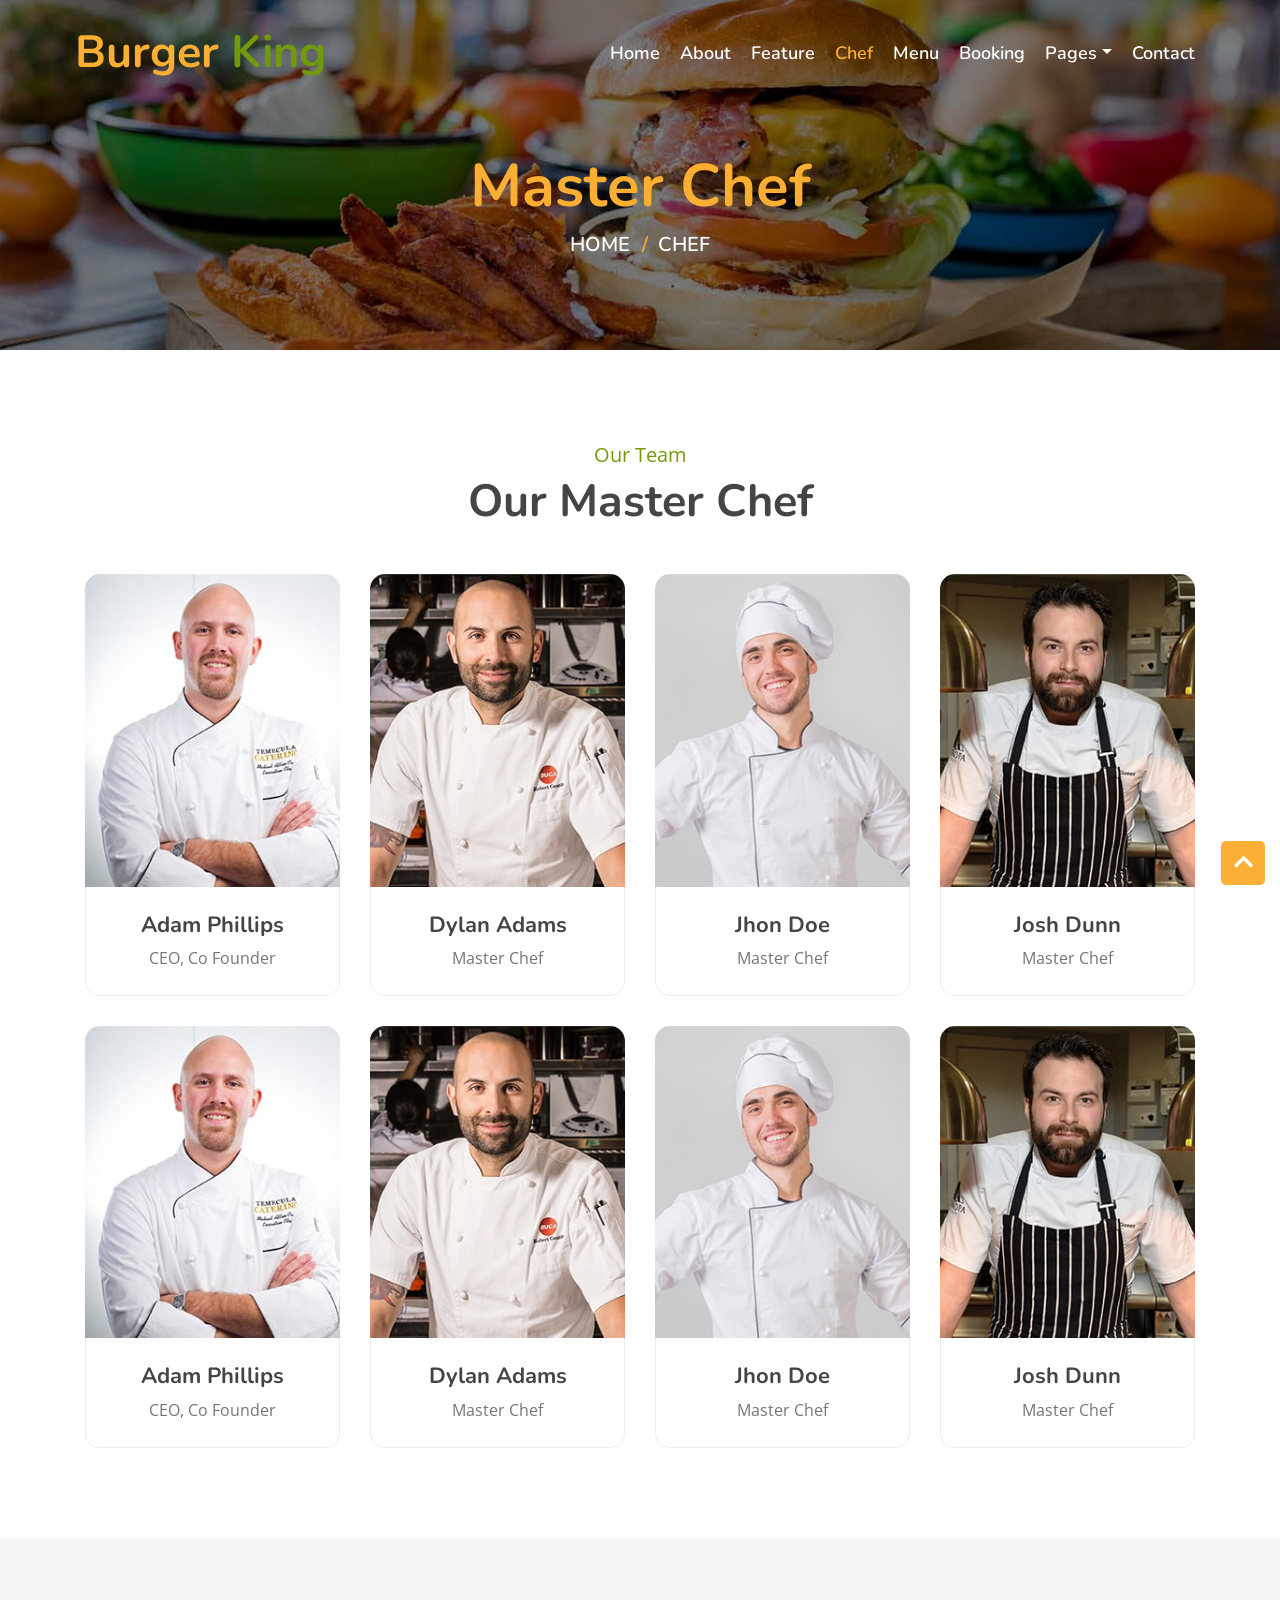
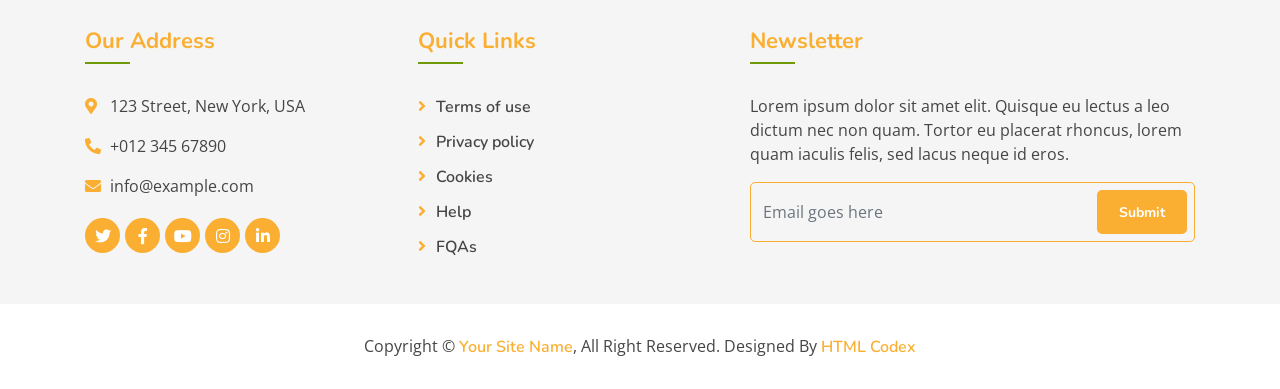
==== 1thwebt2k4/userpage/team.html @ 0e12e79e "first commit" ====
<!DOCTYPE html>
<html lang="en">
    <head>
        <meta charset="utf-8">
        <title>Burger King - Food Website Template</title>
        <meta content="width=device-width, initial-scale=1.0" name="viewport">
        <meta content="Free Website Template" name="keywords">
        <meta content="Free Website Template" name="description">

        <!-- Favicon -->
        <link href="img/favicon.ico" rel="icon">

        <!-- Google Font -->
        <link href="https://fonts.googleapis.com/css?family=Open+Sans:300,400|Nunito:600,700" rel="stylesheet"> 
        
        <!-- CSS Libraries -->
        <link href="https://stackpath.bootstrapcdn.com/bootstrap/4.4.1/css/bootstrap.min.css" rel="stylesheet">
        <link href="https://cdnjs.cloudflare.com/ajax/libs/font-awesome/5.10.0/css/all.min.css" rel="stylesheet">
        <link href="lib/animate/animate.min.css" rel="stylesheet">
        <link href="lib/owlcarousel/assets/owl.carousel.min.css" rel="stylesheet">
        <link href="lib/flaticon/font/flaticon.css" rel="stylesheet">
        <link href="lib/tempusdominus/css/tempusdominus-bootstrap-4.min.css" rel="stylesheet" />

        <!-- Template Stylesheet -->
        <link href="css/style.css" rel="stylesheet">
    </head>

    <body>
        <!-- Nav Bar Start -->
        <div class="navbar navbar-expand-lg bg-light navbar-light">
            <div class="container-fluid">
                <a href="index.html" class="navbar-brand">Burger <span>King</span></a>
                <button type="button" class="navbar-toggler" data-toggle="collapse" data-target="#navbarCollapse">
                    <span class="navbar-toggler-icon"></span>
                </button>

                <div class="collapse navbar-collapse justify-content-between" id="navbarCollapse">
                    <div class="navbar-nav ml-auto">
                        <a href="index.html" class="nav-item nav-link">Home</a>
                        <a href="about.html" class="nav-item nav-link">About</a>
                        <a href="feature.html" class="nav-item nav-link">Feature</a>
                        <a href="team.html" class="nav-item nav-link active">Chef</a>
                        <a href="menu.html" class="nav-item nav-link">Menu</a>
                        <a href="booking.html" class="nav-item nav-link">Booking</a>
                        <div class="nav-item dropdown">
                            <a href="#" class="nav-link dropdown-toggle" data-toggle="dropdown">Pages</a>
                            <div class="dropdown-menu">
                                <a href="blog.html" class="dropdown-item">Blog Grid</a>
                                <a href="single.html" class="dropdown-item">Blog Detail</a>
                            </div>
                        </div>
                        <a href="contact.html" class="nav-item nav-link">Contact</a>
                    </div>
                </div>
            </div>
        </div>
        <!-- Nav Bar End -->
        
        
        <!-- Page Header Start -->
        <div class="page-header">
            <div class="container">
                <div class="row">
                    <div class="col-12">
                        <h2>Master Chef</h2>
                    </div>
                    <div class="col-12">
                        <a href="">Home</a>
                        <a href="">Chef</a>
                    </div>
                </div>
            </div>
        </div>
        <!-- Page Header End -->
        

        <!-- Team Start -->
        <div class="team">
            <div class="container">
                <div class="section-header text-center">
                    <p>Our Team</p>
                    <h2>Our Master Chef</h2>
                </div>
                <div class="row">
                    <div class="col-lg-3 col-md-6">
                        <div class="team-item">
                            <div class="team-img">
                                <img src="img/team-1.jpg" alt="Image">
                                <div class="team-social">
                                    <a href=""><i class="fab fa-twitter"></i></a>
                                    <a href=""><i class="fab fa-facebook-f"></i></a>
                                    <a href=""><i class="fab fa-linkedin-in"></i></a>
                                    <a href=""><i class="fab fa-instagram"></i></a>
                                </div>
                            </div>
                            <div class="team-text">
                                <h2>Adam Phillips</h2>
                                <p>CEO, Co Founder</p>
                            </div>
                        </div>
                    </div>
                    <div class="col-lg-3 col-md-6">
                        <div class="team-item">
                            <div class="team-img">
                                <img src="img/team-2.jpg" alt="Image">
                                <div class="team-social">
                                    <a href=""><i class="fab fa-twitter"></i></a>
                                    <a href=""><i class="fab fa-facebook-f"></i></a>
                                    <a href=""><i class="fab fa-linkedin-in"></i></a>
                                    <a href=""><i class="fab fa-instagram"></i></a>
                                </div>
                            </div>
                            <div class="team-text">
                                <h2>Dylan Adams</h2>
                                <p>Master Chef</p>
                            </div>
                        </div>
                    </div>
                    <div class="col-lg-3 col-md-6">
                        <div class="team-item">
                            <div class="team-img">
                                <img src="img/team-3.jpg" alt="Image">
                                <div class="team-social">
                                    <a href=""><i class="fab fa-twitter"></i></a>
                                    <a href=""><i class="fab fa-facebook-f"></i></a>
                                    <a href=""><i class="fab fa-linkedin-in"></i></a>
                                    <a href=""><i class="fab fa-instagram"></i></a>
                                </div>
                            </div>
                            <div class="team-text">
                                <h2>Jhon Doe</h2>
                                <p>Master Chef</p>
                            </div>
                        </div>
                    </div>
                    <div class="col-lg-3 col-md-6">
                        <div class="team-item">
                            <div class="team-img">
                                <img src="img/team-4.jpg" alt="Image">
                                <div class="team-social">
                                    <a href=""><i class="fab fa-twitter"></i></a>
                                    <a href=""><i class="fab fa-facebook-f"></i></a>
                                    <a href=""><i class="fab fa-linkedin-in"></i></a>
                                    <a href=""><i class="fab fa-instagram"></i></a>
                                </div>
                            </div>
                            <div class="team-text">
                                <h2>Josh Dunn</h2>
                                <p>Master Chef</p>
                            </div>
                        </div>
                    </div>
                    <div class="col-lg-3 col-md-6">
                        <div class="team-item">
                            <div class="team-img">
                                <img src="img/team-1.jpg" alt="Image">
                                <div class="team-social">
                                    <a href=""><i class="fab fa-twitter"></i></a>
                                    <a href=""><i class="fab fa-facebook-f"></i></a>
                                    <a href=""><i class="fab fa-linkedin-in"></i></a>
                                    <a href=""><i class="fab fa-instagram"></i></a>
                                </div>
                            </div>
                            <div class="team-text">
                                <h2>Adam Phillips</h2>
                                <p>CEO, Co Founder</p>
                            </div>
                        </div>
                    </div>
                    <div class="col-lg-3 col-md-6">
                        <div class="team-item">
                            <div class="team-img">
                                <img src="img/team-2.jpg" alt="Image">
                                <div class="team-social">
                                    <a href=""><i class="fab fa-twitter"></i></a>
                                    <a href=""><i class="fab fa-facebook-f"></i></a>
                                    <a href=""><i class="fab fa-linkedin-in"></i></a>
                                    <a href=""><i class="fab fa-instagram"></i></a>
                                </div>
                            </div>
                            <div class="team-text">
                                <h2>Dylan Adams</h2>
                                <p>Master Chef</p>
                            </div>
                        </div>
                    </div>
                    <div class="col-lg-3 col-md-6">
                        <div class="team-item">
                            <div class="team-img">
                                <img src="img/team-3.jpg" alt="Image">
                                <div class="team-social">
                                    <a href=""><i class="fab fa-twitter"></i></a>
                                    <a href=""><i class="fab fa-facebook-f"></i></a>
                                    <a href=""><i class="fab fa-linkedin-in"></i></a>
                                    <a href=""><i class="fab fa-instagram"></i></a>
                                </div>
                            </div>
                            <div class="team-text">
                                <h2>Jhon Doe</h2>
                                <p>Master Chef</p>
                            </div>
                        </div>
                    </div>
                    <div class="col-lg-3 col-md-6">
                        <div class="team-item">
                            <div class="team-img">
                                <img src="img/team-4.jpg" alt="Image">
                                <div class="team-social">
                                    <a href=""><i class="fab fa-twitter"></i></a>
                                    <a href=""><i class="fab fa-facebook-f"></i></a>
                                    <a href=""><i class="fab fa-linkedin-in"></i></a>
                                    <a href=""><i class="fab fa-instagram"></i></a>
                                </div>
                            </div>
                            <div class="team-text">
                                <h2>Josh Dunn</h2>
                                <p>Master Chef</p>
                            </div>
                        </div>
                    </div>
                </div>
            </div>
        </div>
        <!-- Team End -->


        <!-- Footer Start -->
        <div class="footer">
            <div class="container">
                <div class="row">
                    <div class="col-lg-7">
                        <div class="row">
                            <div class="col-md-6">
                                <div class="footer-contact">
                                    <h2>Our Address</h2>
                                    <p><i class="fa fa-map-marker-alt"></i>123 Street, New York, USA</p>
                                    <p><i class="fa fa-phone-alt"></i>+012 345 67890</p>
                                    <p><i class="fa fa-envelope"></i>info@example.com</p>
                                    <div class="footer-social">
                                        <a href=""><i class="fab fa-twitter"></i></a>
                                        <a href=""><i class="fab fa-facebook-f"></i></a>
                                        <a href=""><i class="fab fa-youtube"></i></a>
                                        <a href=""><i class="fab fa-instagram"></i></a>
                                        <a href=""><i class="fab fa-linkedin-in"></i></a>
                                    </div>
                                </div>
                            </div>
                            <div class="col-md-6">
                                <div class="footer-link">
                                    <h2>Quick Links</h2>
                                    <a href="">Terms of use</a>
                                    <a href="">Privacy policy</a>
                                    <a href="">Cookies</a>
                                    <a href="">Help</a>
                                    <a href="">FQAs</a>
                                </div>
                            </div>
                        </div>
                    </div>
                    <div class="col-lg-5">
                        <div class="footer-newsletter">
                            <h2>Newsletter</h2>
                            <p>
                                Lorem ipsum dolor sit amet elit. Quisque eu lectus a leo dictum nec non quam. Tortor eu placerat rhoncus, lorem quam iaculis felis, sed lacus neque id eros.
                            </p>
                            <div class="form">
                                <input class="form-control" placeholder="Email goes here">
                                <button class="btn custom-btn">Submit</button>
                            </div>
                        </div>
                    </div>
                </div>
            </div>
            <div class="copyright">
                <div class="container">
                    <p>Copyright &copy; <a href="#">Your Site Name</a>, All Right Reserved.</p>
                    <p>Designed By <a href="https://htmlcodex.com">HTML Codex</a></p>
                </div>
            </div>
        </div>
        <!-- Footer End -->

        <a href="#" class="back-to-top"><i class="fa fa-chevron-up"></i></a>

        <!-- JavaScript Libraries -->
        <script src="https://code.jquery.com/jquery-3.4.1.min.js"></script>
        <script src="https://stackpath.bootstrapcdn.com/bootstrap/4.4.1/js/bootstrap.bundle.min.js"></script>
        <script src="lib/easing/easing.min.js"></script>
        <script src="lib/owlcarousel/owl.carousel.min.js"></script>
        <script src="lib/tempusdominus/js/moment.min.js"></script>
        <script src="lib/tempusdominus/js/moment-timezone.min.js"></script>
        <script src="lib/tempusdominus/js/tempusdominus-bootstrap-4.min.js"></script>
        
        <!-- Contact Javascript File -->
        <script src="mail/jqBootstrapValidation.min.js"></script>
        <script src="mail/contact.js"></script>

        <!-- Template Javascript -->
        <script src="js/main.js"></script>
    </body>
</html>
---- 1thwebt2k4/userpage/lib/flaticon/font/flaticon.css ----
/*
  	Flaticon icon font: Flaticon
  	Creation date: 19/09/2020 16:59
  	*/

@font-face {
  font-family: "Flaticon";
  src: url("./Flaticon.eot");
  src: url("./Flaticon.eot?#iefix") format("embedded-opentype"),
       url("./Flaticon.woff2") format("woff2"),
       url("./Flaticon.woff") format("woff"),
       url("./Flaticon.ttf") format("truetype"),
       url("./Flaticon.svg#Flaticon") format("svg");
  font-weight: normal;
  font-style: normal;
}

@media screen and (-webkit-min-device-pixel-ratio:0) {
  @font-face {
    font-family: "Flaticon";
    src: url("./Flaticon.svg#Flaticon") format("svg");
  }
}

[class^="flaticon-"]:before, [class*=" flaticon-"]:before,
[class^="flaticon-"]:after, [class*=" flaticon-"]:after {   
  font-family: Flaticon;
        font-size: 20px;
font-style: normal;
margin-left: 20px;
}

.flaticon-burger:before { content: "\f100"; }
.flaticon-fast-food:before { content: "\f101"; }
.flaticon-snack:before { content: "\f102"; }
.flaticon-cocktail:before { content: "\f103"; }
.flaticon-vegetable:before { content: "\f104"; }
.flaticon-meat:before { content: "\f105"; }
.flaticon-medal:before { content: "\f106"; }
.flaticon-fruits-and-vegetables:before { content: "\f107"; }
.flaticon-cooking:before { content: "\f108"; }
.flaticon-courier:before { content: "\f109"; }
---- 1thwebt2k4/userpage/css/style.css ----
/*******************************/
/********* General CSS *********/
/*******************************/
body {
    color: #757575;
    background: #ffffff;
    font-family: 'open sans', sans-serif;
}

h1,
h2, 
h3, 
h4,
h5, 
h6 {
    color: #454545;
    font-family: 'Nunito', sans-serif;
}

a {
    font-family: 'Nunito', sans-serif;
    font-weight: 600;
    color: #fbaf32;
    transition: .3s;
}

a:hover,
a:active,
a:focus {
    color: #719a0a;
    outline: none;
    text-decoration: none;
}

.btn.custom-btn {
    padding: 12px 25px;
    font-family: 'Nunito', sans-serif;
    font-size: 16px;
    font-weight: 600;
    color: #ffffff;
    background: #fbaf32;
    border: 2px solid #fbaf32;
    border-radius: 5px;
    transition: .5s;
}

.btn.custom-btn:hover {
    color: #fbaf32;
    background: transparent;
}

.btn.custom-btn:focus,
.form-control:focus,
.custom-select:focus {
    box-shadow: none;
}

.container-fluid {
    max-width: 1366px;
}

.back-to-top {
    position: fixed;
    display: none;
    background: #fbaf32;
    width: 44px;
    height: 44px;
    text-align: center;
    line-height: 1;
    font-size: 22px;
    right: 15px;
    bottom: 15px;
    border-radius: 5px;
    transition: background 0.5s;
    z-index: 9;
}

.back-to-top i {
    color: #ffffff;
    padding-top: 10px;
}

.back-to-top:hover {
    background: #719a0a;
}

[class^="flaticon-"]:before, [class*=" flaticon-"]:before,
[class^="flaticon-"]:after, [class*=" flaticon-"]:after {   
    font-size: inherit;
    margin-left: 0;
}


/**********************************/
/*********** Nav Bar CSS **********/
/**********************************/
.navbar {
    position: relative;
    transition: .5s;
    z-index: 999;
}

.navbar.nav-sticky {
    position: fixed;
    top: 0;
    width: 100%;
    box-shadow: 0 2px 5px rgba(0, 0, 0, .3);
}

.navbar .navbar-brand {
    margin: 0;
    color: #fbaf32;
    font-size: 45px;
    line-height: 0px;
    font-weight: 700;
    font-family: 'Nunito', sans-serif;
    transition: .5s;
    
}

.navbar .navbar-brand span {
    color: #719a0a;
}

.navbar .navbar-brand:hover {
    color: #fbaf32;
}

.navbar .navbar-brand:hover span {
    color: #fbaf32;
}

.navbar .navbar-brand img {
    max-width: 100%;
    max-height: 40px;
}

.navbar .dropdown-menu {
    margin-top: 0;
    border: 0;
    border-radius: 0;
    background: #f8f9fa;
}

@media (min-width: 992px) {
    .navbar {
        position: absolute;
        width: 100%;
        padding: 30px 60px;
        background: transparent !important;
        z-index: 9;
    }
    
    .navbar.nav-sticky {
        padding: 10px 60px;
        background: #ffffff !important;
    }
    
    .navbar .navbar-brand {
        color: #fbaf32;
    }
    
    .navbar.nav-sticky .navbar-brand {
        color: #fbaf32;
    }

    .navbar-light .navbar-nav .nav-link,
    .navbar-light .navbar-nav .nav-link:focus {
        padding: 10px 10px 8px 10px;
        font-family: 'Nunito', sans-serif;
        color: #ffffff;
        font-size: 18px;
        font-weight: 600;
    }
    
    .navbar-light.nav-sticky .navbar-nav .nav-link,
    .navbar-light.nav-sticky .navbar-nav .nav-link:focus {
        color: #666666;
    }

    .navbar-light .navbar-nav .nav-link:hover,
    .navbar-light .navbar-nav .nav-link.active {
        color: #fbaf32;
    }
    
    .navbar-light.nav-sticky .navbar-nav .nav-link:hover,
    .navbar-light.nav-sticky .navbar-nav .nav-link.active {
        color: #fbaf32;
    }
}

@media (max-width: 991.98px) {   
    .navbar {
        padding: 15px;
        background: #ffffff !important;
    }
    
    .navbar .navbar-brand {
        color: #fbaf32;
    }
    
    .navbar .navbar-nav {
        margin-top: 15px;
    }
    
    .navbar a.nav-link {
        padding: 5px;
    }
    
    .navbar .dropdown-menu {
        box-shadow: none;
    }
}


/*******************************/
/********** Hero CSS ***********/
/*******************************/
.carousel {
    position: relative;
    width: 100%;
    height: 100vh;
    min-height: 400px;
    background: #ffffff;
}

.carousel .container-fluid {
    padding: 0;
}

.carousel .carousel-item {
    position: relative;
    width: 100%;
    height: 100vh;
    display: flex;
    align-items: center;
    justify-content: center;
    flex-direction: column;
}

.carousel .carousel-img {
    position: relative;
    width: 100%;
    height: 100%;
    text-align: right;
    overflow: hidden;
}

.carousel .carousel-img::after {
    position: absolute;
    content: "";
    top: 0;
    right: 0;
    bottom: 0;
    left: 0;
    background: rgba(0, 0, 0, 0.6);
    z-index: 1;
}

.carousel .carousel-img img {
    width: 100%;
    height: 100%;
    object-fit: cover;
}

.carousel .carousel-text {
    position: absolute;
    max-width: 700px;
    height: calc(100vh - 35px);
    display: flex;
    align-items: center;
    justify-content: center;
    flex-direction: column;
    z-index: 2;
}

.carousel .carousel-text h1 {
    text-align: center;
    color: #ffffff;
    font-size: 60px;
    font-weight: 700;
    margin-bottom: 30px;
}

.carousel .carousel-text h1 span {
    color: #fbaf32;
}

.carousel .carousel-text p {
    color: #ffffff;
    text-align: center;
    font-size: 20px;
    margin-bottom: 35px;
}

.carousel .carousel-btn .btn:last-child {
    margin-left: 10px;
    background: #719a0a;
    border-color: #719a0a;
}

.carousel .carousel-btn .btn:last-child:hover {
    color: #719a0a;
    background: transparent;
}

.carousel .animated {
    -webkit-animation-duration: 1s;
    animation-duration: 1s;
}

@media (max-width: 991.98px) {
    .carousel,
    .carousel .carousel-item,
    .carousel .carousel-text {
        height: calc(100vh - 105px);
    }
    
    .carousel .carousel-text h1 {
        font-size: 35px;
    }
    
    .carousel .carousel-text p {
        font-size: 16px;
    }
    
    .carousel .carousel-text .btn {
        padding: 12px 30px;
        font-size: 15px;
        letter-spacing: 0;
    }
}

@media (max-width: 767.98px) {
    .carousel,
    .carousel .carousel-item,
    .carousel .carousel-text {
        height: calc(100vh - 70px);
    }
    
    .carousel .carousel-text h1 {
        font-size: 30px;
    }
    
    .carousel .carousel-text .btn {
        padding: 10px 25px;
        font-size: 15px;
        letter-spacing: 0;
    }
}

@media (max-width: 575.98px) {
    .carousel .carousel-text h1 {
        font-size: 25px;
    }
    
    .carousel .carousel-text .btn {
        padding: 8px 20px;
        font-size: 14px;
        letter-spacing: 0;
    }
}


/*******************************/
/******* Page Header CSS *******/
/*******************************/
.page-header {
    position: relative;
    margin-bottom: 45px;
    padding: 150px 0 90px 0;
    text-align: center;
    background: linear-gradient(rgba(0, 0, 0, .5), rgba(0, 0, 0, .5)), url(../img/page-header.jpg);
    background-position: center;
    background-repeat: no-repeat;
    background-size: cover;
}

.page-header h2 {
    position: relative;
    color: #fbaf32;
    font-size: 60px;
    font-weight: 700;
}

.page-header a {
    position: relative;
    padding: 0 12px;
    font-size: 20px;
    text-transform: uppercase;
    color: #ffffff;
}

.page-header a:hover {
    color: #ffffff;
}

.page-header a::after {
    position: absolute;
    content: "/";
    width: 8px;
    height: 8px;
    top: -1px;
    right: -7px;
    text-align: center;
    color: #fbaf32;
}

.page-header a:last-child::after {
    display: none;
}

@media (max-width: 767.98px) {
    .page-header h2 {
        font-size: 35px;
    }
    
    .page-header a {
        font-size: 18px;
    }
}


/*******************************/
/******* Section Header ********/
/*******************************/
.section-header {
    position: relative;
    margin-bottom: 45px;
}

.section-header p {
    color: #719a0a;
    margin-bottom: 5px;
    position: relative;
    font-size: 20px;
}

.section-header h2 {
    margin: 0;
    position: relative;
    font-size: 45px;
    font-weight: 700;
}

@media (max-width: 991.98px) {
    .section-header h2 {
        font-size: 40px;
        font-weight: 600;
    }
}

@media (max-width: 767.98px) {
    .section-header h2 {
        font-size: 35px;
        font-weight: 600;
    }
}

@media (max-width: 575.98px) {
    .section-header h2 {
        font-size: 30px;
        font-weight: 600;
    }
}


/*******************************/
/********* Booking CSS *********/
/*******************************/
.booking {
    position: relative;
    width: 100%;
    margin-bottom: 45px;
    background: rgba(0, 0, 0, .04);
}

.booking .booking-content {
    padding: 45px 0 15px 0;
}

.booking .booking-content .section-header {
    margin-bottom: 30px;
}

.booking .booking-form {
    padding: 60px 30px;
    background: #fbaf32;
}

.booking .booking-form .control-group {
    margin-bottom: 15px;
}

.booking .booking-form .input-group-text {
    position: absolute;
    padding: 0;
    border: none;
    background: none;
    top: 15px;
    right: 15px;
    color: #ffffff;
    font-size: 14px;
}

.booking .booking-form .form-control {
    height: 45px;
    font-size: 14px;
    color: #ffffff;
    padding: 0 15px;
    border-radius: 5px !important;
    border: 1px solid #ffffff;
    background: transparent;
}

.booking .booking-form select.form-control {
    padding: 0 10px;
}

.booking .booking-form .form-control::placeholder {
    color: #ffffff;
    opacity: 1;
}

.booking .booking-form .form-control:-ms-input-placeholder,
.booking .booking-form .form-control::-ms-input-placeholder {
    color: #ffffff;
}

.booking .booking-form .input-group [data-toggle="datetimepicker"] {
    cursor: default;
}

.booking .booking-form .btn.custom-btn {
    width: 100%;
    color: #fbaf32;
    background: #ffffff;
    border: 1px solid #ffffff;
}

.booking .booking-form .btn.custom-btn:hover {
    color: #ffffff;
    background: transparent;
}


/*******************************/
/********** Menu CSS ***********/
/*******************************/
.food {
    position: relative;
    width: 100%;
    padding: 90px 0 60px 0;
    margin: 45px 0;
    background: rgba(0, 0, 0, .04);
}

.food .food-item {
    position: relative;
    width: 100%;
    margin-bottom: 30px;
    padding: 50px 30px 30px;
    text-align: center;
    background: #ffffff;
    border-radius: 15px;
    box-shadow: 0 0 30px rgba(0, 0, 0, .08);
    transition: .3s;
}

.food .food-item:hover {
    box-shadow: none;
}

.food .food-item i {
    position: relative;
    display: inline-block;
    color: #fbaf32;
    font-size: 60px;
    line-height: 60px;
    margin-bottom: 20px;
    transition: .3s;
}

.food .food-item:hover i {
    color: #719a0a;
}

.food .food-item i::after {
    position: absolute;
    content: "";
    width: calc(100% + 20px);
    height: calc(100% + 20px);
    top: -20px;
    left: -15px;
    border: 3px dotted #fbaf32;
    border-right: transparent;
    border-bottom: transparent;
    border-radius: 100px;
    transition: .3s;
}

.food .food-item:hover i::after {
    border: 3px dotted #719a0a;
    border-right: transparent;
    border-bottom: transparent;
}

.food .food-item h2 {
    font-size: 30px;
    font-weight: 700;
}

.food .food-item a {
    position: relative;
    font-size: 16px;
}

.food .food-item a::after {
    position: absolute;
    content: "";
    width: 50px;
    height: 1px;
    bottom: 0;
    left: calc(50% - 25px);
    background: #fbaf32;
    transition: .3s;
}

.food .food-item a:hover::after {
    width: 100%;
    left: 0;
    background: #719a0a;
}



/*******************************/
/********** About CSS **********/
/*******************************/
.about {
    position: relative;
    width: 100%;
    padding: 45px 0;
}

.about .section-header {
    margin-bottom: 30px;
    margin-left: 0;
}

.about .about-img {
    position: relative;
}

.about .about-img img {
    position: relative;
    width: 100%;
    border-radius: 15px;
}

.about .btn-play {
    position: absolute;
    z-index: 1;
    top: 50%;
    left: 50%;
    transform: translateX(-50%) translateY(-50%);
    box-sizing: content-box;
    display: block;
    width: 32px;
    height: 44px;
    border-radius: 50%;
    border: none;
    outline: none;
    padding: 18px 20px 18px 28px;
}

.about .btn-play:before {
    content: "";
    position: absolute;
    z-index: 0;
    left: 50%;
    top: 50%;
    transform: translateX(-50%) translateY(-50%);
    display: block;
    width: 100px;
    height: 100px;
    background: #fbaf32;
    border-radius: 50%;
    animation: pulse-border 1500ms ease-out infinite;
}

.about .btn-play:after {
    content: "";
    position: absolute;
    z-index: 1;
    left: 50%;
    top: 50%;
    transform: translateX(-50%) translateY(-50%);
    display: block;
    width: 100px;
    height: 100px;
    background: #fbaf32;
    border-radius: 50%;
    transition: all 200ms;
}

.about .btn-play img {
    position: relative;
    z-index: 3;
    max-width: 100%;
    width: auto;
    height: auto;
}

.about .btn-play span {
    display: block;
    position: relative;
    z-index: 3;
    width: 0;
    height: 0;
    border-left: 32px solid #ffffff;
    border-top: 22px solid transparent;
    border-bottom: 22px solid transparent;
}

@keyframes pulse-border {
  0% {
    transform: translateX(-50%) translateY(-50%) translateZ(0) scale(1);
    opacity: 1;
  }
  100% {
    transform: translateX(-50%) translateY(-50%) translateZ(0) scale(1.5);
    opacity: 0;
  }
}

#videoModal {
    padding-left: 17px;
}

#videoModal .modal-dialog {
    position: relative;
    max-width: 800px;
    margin: 60px auto 0 auto;
}

#videoModal .modal-body {
    position: relative;
    padding: 0px;
}

#videoModal .close {
    position: absolute;
    width: 30px;
    height: 30px;
    right: 0px;
    top: -30px;
    z-index: 999;
    font-size: 30px;
    font-weight: normal;
    color: #ffffff;
    background: #000000;
    opacity: 1;
}

.about .about-content {
    position: relative;
}

.about .about-text p {
    font-size: 16px;
}

.about .about-text a.btn {
    position: relative;
    margin-top: 15px;
}

@media (max-width: 991.98px) {
    .about .about-img {
        margin-bottom: 30px;
    }
}


/*******************************/
/********* Feature CSS *********/
/*******************************/
.feature {
    position: relative;
    width: 100%;
    padding: 45px 0 0 0;
}

.feature .section-header {
    margin-bottom: 30px;
}

.feature .feature-text {
    position: relative;
    width: 100%;
}

.feature .feature-img {
    border-radius: 15px;
    margin-bottom: 25px;
    overflow: hidden;
}

.feature .feature-img .col-6,
.feature .feature-img .col-12 {
    padding: 0;
    overflow: hidden;
}

.feature .feature-img img {
    width: 100%;
    transition: .3s;
}

.feature .feature-img img:hover {
    transform: scale(1.1);
}

.feature .feature-text .btn {
    width: 100%;
    margin-top: 15px;
    margin-bottom: 45px;
}

.feature .feature-item {
    width: 100%;
    margin-bottom: 45px;
}

.feature .feature-item i {
    position: relative;
    display: block;
    color: #719a0a;
    font-size: 60px;
    line-height: 60px;
    margin-bottom: 15px;
    background-image: linear-gradient(#719a0a, #fbaf32);
    -webkit-background-clip: text;
    -webkit-text-fill-color: transparent;
}

.feature .feature-item i::after {
    position: absolute;
    content: "";
    width: 40px;
    height: 40px;
    top: -10px;
    left: 20px;
    background: #fbaf32;
    border-radius: 30px;
    z-index: -1;
}

.feature .feature-item h3 {
    font-size: 22px;
    font-weight: 700;
}


/*******************************/
/*********** Menu CSS **********/
/*******************************/
.menu {
    position: relative;
    padding: 45px 0 15px 0;
}

.menu .menu-tab {
    position: relative;
}

.menu .menu-tab img {
    max-width: 100%;
    border-radius: 15px;
}

.menu .menu-tab .nav.nav-pills .nav-link {
    color: #ffffff;
    background: #fbaf32;
    border-radius: 5px;
    margin: 0 5px;
}

.menu .menu-tab .nav.nav-pills .nav-link:hover,
.menu .menu-tab .nav.nav-pills .nav-link.active {
    color: #ffffff;
    background: #719a0a;
}

.menu .menu-tab .tab-content {
    padding: 30px 0 0 0;
    background: transparent;
}

.menu .menu-tab .tab-content .container {
    padding: 0;
}

.menu .menu-item {
    position: relative;
    margin-bottom: 30px;
    display: flex;
    align-items: center;
}

.menu .menu-img {
    width: 80px;
    margin-right: 20px;
}

.menu .menu-img img {
    width: 100%;
    border-radius: 100px;
}

.menu .menu-text {
    width: calc(100% - 100px);
}

.menu .menu-text h3 {
    position: relative;
    display: block;
    font-size: 22px;
    font-weight: 700;
}

.menu .menu-text h3::after {
    position: absolute;
    content: "";
    width: 100%;
    height: 0;
    top: 13px;
    left: 0;
    border-top: 2px dotted #cccccc;
    z-index: -1;
}

.menu .menu-text h3 span {
    display: inline-block;
    float: left;
    padding-right: 5px;
    background: #ffffff;
}

.menu .menu-text h3 strong {
    display: inline-block;
    float: right;
    padding-left: 5px;
    color: #fbaf32;
    background: #ffffff;
}

.menu .menu-text p {
    position: relative;
    margin: 5px 0 0 0;
    float: left;
    display: block;
}

@media(max-width: 575.98px) {
    .menu .menu-text p,
    .menu .menu-text h3,
    .menu .menu-text h3 span,
    .menu .menu-text h3 strong {
        display: block;
        float: none;
        padding: 0;
        margin: 0;
    }
    
    .menu .menu-text h3 {
        font-size: 18px;
        margin-bottom: 0;
    }
    
    .menu .menu-text h3 span {
        margin-bottom: 3px;
    }
    
    .menu .menu-text h3::after {
        display: none;
    }
}


/*******************************/
/*********** Team CSS **********/
/*******************************/
.team {
    position: relative;
    width: 100%;
    padding: 45px 0 15px 0;
}

.team .team-item {
    position: relative;
    margin-bottom: 30px;
    background: #ffffff;
}

.team .team-img {
    position: relative;
    border-radius: 15px 15px 0 0;
    overflow: hidden;
}

.team .team-img img {
    position: relative;
    width: 100%;
    margin-top: 15px;
    transform: scale(1.1);
    transition: .3s;
}

.team .team-item:hover img {
    margin-top: 0;
    margin-bottom: 15px;
}

.team .team-social {
    position: absolute;
    width: 100%;
    height: 100%;
    top: 0;
    left: 0;
    display: flex;
    align-items: center;
    justify-content: center;
    transition: .5s;
}

.team .team-social a {
    position: relative;
    margin: 0 3px;
    margin-top: 100px;
    width: 40px;
    height: 40px;
    display: flex;
    align-items: center;
    justify-content: center;
    border-radius: 40px;
    font-size: 16px;
    color: #ffffff;
    background: #fbaf32;
    opacity: 0;
}

.team .team-social a:hover {
    color: #ffffff;
    background: #719a0a;
}

.team .team-item:hover .team-social {
    background: rgba(256, 256, 256, .5);
}

.team .team-item:hover .team-social a:first-child {
    opacity: 1;
    margin-top: 0;
    transition: .3s 0s;
}

.team .team-item:hover .team-social a:nth-child(2) {
    opacity: 1;
    margin-top: 0;
    transition: .3s .1s;
}

.team .team-item:hover .team-social a:nth-child(3) {
    opacity: 1;
    margin-top: 0;
    transition: .3s .2s;
}

.team .team-item:hover .team-social a:nth-child(4) {
    opacity: 1;
    margin-top: 0;
    transition: .3s .3s;
}

.team .team-text {
    position: relative;
    padding: 25px 15px;
    text-align: center;
    background: #ffffff;
    border: 1px solid rgba(0, 0, 0, .07);
    border-top: none;
    border-radius: 0 0 15px 15px;
}

.team .team-text h2 {
    font-size: 22px;
    font-weight: 700;
}

.team .team-text p {
    margin: 0;
    font-size: 16px;
}


/*******************************/
/******* Testimonial CSS *******/
/*******************************/
.testimonial {
    position: relative;
    width: 100%;
    padding: 90px 0;
    margin: 45px 0;
    background: rgba(0, 0, 0, .04);
}

.testimonial .testimonials-carousel {
    position: relative;
    width: calc(100% + 30px);
    margin: 0 -15px;
}

.testimonial .testimonial-item {
    position: relative;
    margin: 15px;
    padding: 30px;
    display: flex;
    align-items: center;
    justify-content: center;
    flex-direction: column;
    background: #ffffff;
    border-radius: 15px;
    box-shadow: 0 0 15px rgba(0, 0, 0, .08);
    transition: .3s;
    overflow: hidden;
}

.testimonial .testimonial-item:hover {
    box-shadow: none;
}

.testimonial .testimonial-img {
    position: relative;
    width: 100px;
    border-radius: 100px;
    margin-bottom: 20px;
    overflow: hidden;
}

.testimonial .testimonial-img img {
    width: 100%;
    border-radius: 100px;
}

.testimonial .testimonial-item p {
    text-align: center;
    margin-bottom: 10px;
}

.testimonial .testimonial-item h2 {
    position: relative;
    font-size: 18px;
    font-weight: 700;
    margin-bottom: 2px;
}

.testimonial .testimonial-item h3 {
    color: #999999;
    font-size: 16px;
    font-weight: 600;
    margin: 0;
}

.testimonial .owl-dots {
    margin-top: 10px;
    text-align: center;
}

.testimonial .owl-dot {
    display: inline-block;
    margin: 0 5px;
    width: 12px;
    height: 12px;
    border-radius: 50%;
    background: #fbaf32;
}

.testimonial .owl-dot.active {
    background: #719a0a;
}


/*******************************/
/*********** Blog CSS **********/
/*******************************/
.blog {
    position: relative;
    width: 100%;
    padding: 45px 0 0 0;
}

.blog .blog-item {
    position: relative;
}

.blog .blog-img {
    position: relative;
    width: 100%;
    border-radius: 15px;
    overflow: hidden;
    z-index: 1;
}

.blog .blog-img img {
    width: 100%;
}

.blog .blog-content {
    position: relative;
    width: calc(100% - 60px);
    top: -60px;
    left: 30px;
    padding: 25px 30px 30px 30px;
    background: #ffffff;
    box-shadow: 0 0 30px rgba(0, 0, 0, .08);
    border-radius: 15px;
    z-index: 2;
}

.blog .blog-content h2.blog-title {
    font-size: 22px;
    font-weight: 700;
}

.blog .blog-meta {
    position: relative;
    display: flex;
    flex-wrap: wrap;
    margin-bottom: 15px;
}

.blog .blog-meta p {
    margin: 0 10px 0 0;
    font-size: 14px;
    color: #999999;
}

.blog .blog-meta i {
    color: #fbaf32;
    margin-right: 5px;
}

.blog .blog-meta p:last-child {
    margin: 0;
}

.blog .blog-text {
    position: relative;
}

.blog .blog-text p {
    margin-bottom: 10px;
}

.blog .blog-item a.btn {
    margin-top: 10px;
    padding: 5px 15px;
}

.blog .pagination .page-link {
    color: #fbaf32;
    border-radius: 5px;
    border-color: #fbaf32;
    margin: 0 2px;
}

.blog .pagination .page-link:hover,
.blog .pagination .page-item.active .page-link {
    color: #ffffff;
    background: #fbaf32;
}

.blog .pagination .disabled .page-link {
    color: #999999;
}

@media(max-width: 575.98px){
    .blog .blog-meta p {
        flex: 50%;
        font-size: 13px;
        margin: 0 0 5px 0;
    }
}


/*******************************/
/******* Single Post CSS *******/
/*******************************/
.single {
    position: relative;
    padding: 45px 0;
}

.single .single-content {
    position: relative;
    margin-bottom: 30px;
    overflow: hidden;
}

.single .single-content img {
    margin-bottom: 20px;
    width: 100%;
}

.single .single-tags {
    margin: -5px -5px 41px -5px;
    font-size: 0;
}

.single .single-tags a {
    margin: 5px;
    display: inline-block;
    padding: 7px 15px;
    font-size: 14px;
    font-weight: 400;
    color: #fbaf32;
    border: 1px solid #dddddd;
    border-radius: 5px;
}

.single .single-tags a:hover {
    color: #ffffff;
    background: #fbaf32;
    border-color: #fbaf32;
}

.single .single-bio {
    margin-bottom: 45px;
    padding: 30px;
    background: rgba(0, 0, 0, .04);
    display: flex;
}

.single .single-bio-img {
    width: 100%;
    max-width: 100px;
}

.single .single-bio-img img {
    width: 100%;
    border-radius: 100px;
}

.single .single-bio-text {
    padding-left: 30px;
}

.single .single-bio-text h3 {
    font-size: 20px;
    font-weight: 700;
}

.single .single-bio-text p {
    margin: 0;
}

.single .single-related {
    margin-bottom: 45px;
}

.single .single-related h2 {
    font-size: 30px;
    font-weight: 700;
    margin-bottom: 25px;
}

.single .related-slider {
    position: relative;
    margin: 0 -15px;
    width: calc(100% + 30px);
}

.single .related-slider .post-item {
    margin: 0 15px;
}

.single .post-item {
    display: flex;
    align-items: center;
    margin-bottom: 15px;
}

.single .post-item .post-img {
    width: 100%;
    max-width: 80px;
}

.single .post-item .post-img img {
    width: 100%;
    border-radius: 5px;
}

.single .post-item .post-text {
    padding-left: 15px;
}

.single .post-item .post-text a {
    color: #757575;
    font-size: 17px;
}

.single .post-item .post-text a:hover {
    color: #fbaf32;
}

.single .post-item .post-meta {
    display: flex;
    margin-top: 8px;
}

.single .post-item .post-meta p {
    display: inline-block;
    margin: 0;
    padding: 0 3px;
    font-size: 14px;
    font-weight: 300;
    font-style: italic;
}

.single .post-item .post-meta p a {
    margin-left: 5px;
    color: #999999;
    font-size: 14px;
    font-weight: 300;
    font-style: normal;
}

.single .related-slider .owl-nav {
    position: absolute;
    width: 90px;
    top: -55px;
    right: 15px;
    display: flex;
}

.single .related-slider .owl-nav .owl-prev,
.single .related-slider .owl-nav .owl-next {
    margin-left: 15px;
    width: 30px;
    height: 30px;
    display: flex;
    align-items: center;
    justify-content: center;
    color: #ffffff;
    background: #fbaf32;
    font-size: 16px;
    transition: .3s;
}

.single .related-slider .owl-nav .owl-prev:hover,
.single .related-slider .owl-nav .owl-next:hover {
    color: #ffffff;
    background: #719a0a;
}

.single .single-comment {
    position: relative;
    margin-bottom: 45px;
}

.single .single-comment h2 {
    font-size: 30px;
    font-weight: 700;
    margin-bottom: 25px;
}

.single .comment-list {
    list-style: none;
    padding: 0;
}

.single .comment-child {
    list-style: none;
}

.single .comment-body {
    display: flex;
    margin-bottom: 30px;
}

.single .comment-img {
    width: 60px;
}

.single .comment-img img {
    width: 100%;
    border-radius: 100px;
}

.single .comment-text {
    padding-left: 15px;
    width: calc(100% - 60px);
}

.single .comment-text h3 {
    font-size: 18px;
    font-weight: 600;
    margin-bottom: 3px;
}

.single .comment-text span {
    display: block;
    font-size: 14px;
    font-weight: 300;
    margin-bottom: 5px;
}

.single .comment-text .btn {
    padding: 3px 10px;
    font-size: 14px;
    color: #454545;
    background: #dddddd;
    border-radius: 5px;
}

.single .comment-text .btn:hover {
    background: #fbaf32;
}

.single .comment-form {
    position: relative;
}

.single .comment-form h2 {
    font-size: 30px;
    font-weight: 700;
    margin-bottom: 25px;
}

.single .comment-form form {
    padding: 30px;
    background: #f3f6ff;
}

.single .comment-form form .form-group:last-child {
    margin: 0;
}

.single .comment-form input,
.single .comment-form textarea {
    border-radius: 5px;
}


/**********************************/
/*********** Sidebar CSS **********/
/**********************************/
.sidebar {
    position: relative;
    width: 100%;
}

@media(max-width: 991.98px) {
    .sidebar {
        margin-top: 45px;
    }
}

.sidebar .sidebar-widget {
    position: relative;
    margin-bottom: 45px;
}

.sidebar .sidebar-widget .widget-title {
    position: relative;
    margin-bottom: 30px;
    padding-bottom: 5px;
    font-size: 25px;
    font-weight: 700;
}

.sidebar .sidebar-widget .widget-title::after {
    position: absolute;
    content: "";
    width: 60px;
    height: 2px;
    bottom: 0;
    left: 0;
    background: #fbaf32;
}

.sidebar .sidebar-widget .search-widget {
    position: relative;
}

.sidebar .search-widget input {
    height: 50px;
    border: 1px solid #dddddd;
    border-radius: 5px;
}

.sidebar .search-widget input:focus {
    box-shadow: none;
}

.sidebar .search-widget .btn {
    position: absolute;
    top: 6px;
    right: 15px;
    height: 40px;
    padding: 0;
    font-size: 25px;
    color: #fbaf32;
    background: none;
    border-radius: 0;
    border: none;
    transition: .3s;
}

.sidebar .search-widget .btn:hover {
    color: #719a0a;
}

.sidebar .sidebar-widget .recent-post {
    position: relative;
}

.sidebar .sidebar-widget .tab-post {
    position: relative;
}

.sidebar .tab-post .nav.nav-pills .nav-link {
    color: #ffffff;
    background: #fbaf32;
    border-radius: 0;
}

.sidebar .tab-post .nav.nav-pills .nav-link:hover,
.sidebar .tab-post .nav.nav-pills .nav-link.active {
    color: #ffffff;
    background: #719a0a;
}

.sidebar .tab-post .tab-content {
    padding: 15px 0 0 0;
    background: transparent;
}

.sidebar .tab-post .tab-content .container {
    padding: 0;
}

.sidebar .sidebar-widget .category-widget {
    position: relative;
}

.sidebar .category-widget ul {
    margin: 0;
    padding: 0;
    list-style: none;
}

.sidebar .category-widget ul li {
    margin: 0 0 12px 22px; 
}

.sidebar .category-widget ul li:last-child {
    margin-bottom: 0; 
}

.sidebar .category-widget ul li a {
    display: inline-block;
    line-height: 23px;
}

.sidebar .category-widget ul li::before {
    position: absolute;
    content: '\f105';
    font-family: 'Font Awesome 5 Free';
    font-weight: 900;
    color: #fbaf32;
    left: 1px;
}

.sidebar .category-widget ul li span {
    display: inline-block;
    float: right;
}

.sidebar .sidebar-widget .tag-widget {
    position: relative;
    margin: -5px -5px;
}

.single .tag-widget a {
    margin: 5px;
    display: inline-block;
    padding: 7px 15px;
    font-size: 14px;
    font-weight: 400;
    color: #fbaf32;
    border: 1px solid #dddddd;
    border-radius: 5px;
}

.single .tag-widget a:hover {
    color: #ffffff;
    background: #fbaf32;
    border-color: #fbaf32;
}

.sidebar .image-widget {
    display: block;
    width: 100%;
    overflow: hidden;
}

.sidebar .image-widget img {
    max-width: 100%;
    transition: .3s;
}

.sidebar .image-widget img:hover {
    transform: scale(1.1);
}


/*******************************/
/********* Contact CSS *********/
/*******************************/
.contact {
    position: relative;
    width: 100%;
    padding: 45px 0 15px 0;
}

.contact .contact-information {
    min-height: 150px;
    margin: 0 0 30px 0;
    padding: 30px 15px 0 15px;
    background: rgba(0, 0, 0, .04);
}

.contact .contact-info {
    position: relative;
    display: flex;
    align-items: center;
    margin-bottom: 30px;
}

.contact .contact-icon {
    position: relative;
    width: 50px;
    height: 50px;
    display: flex;
    align-items: center;
    justify-content: center;
    background: #fbaf32;
    border-radius: 50px;
}

.contact .contact-icon i {
    font-size: 18px;
    color: #ffffff;
}

.contact .contact-text {
    position: relative;
    width: calc(100% - 50px);
    display: flex;
    flex-direction: column;
    padding-left: 15px;
}

.contact .contact-text h3 {
    font-size: 18px;
    font-weight: 700;
    color: #719a0a;
}

.contact .contact-text p {
    margin: 0;
    font-size: 16px;
    color: #454545;
}

.contact .contact-social a {
    margin-right: 10px;
    font-size: 18px;
    color: #fbaf32;
}

.contact .contact-social a:hover {
    color: #719a0a;
}

.contact .contact-form iframe {
    width: 100%;
    height: 380px;
    border-radius: 15px;
    margin-bottom: 25px;
}

.contact .contact-form input {
    padding: 15px;
    background: none;
    border-radius: 5px;
    border: 1px solid rgba(0, 0, 0, .1);
}

.contact .contact-form textarea {
    height: 150px;
    padding: 8px 15px;
    background: none;
    border-radius: 5px;
    border: 1px solid rgba(0, 0, 0, .1);
}

.contact .help-block ul {
    margin: 0;
    padding: 0;
    list-style-type: none;
}


/*******************************/
/********* Footer CSS **********/
/*******************************/
.footer {
    position: relative;
    margin-top: 45px;
    padding-top: 90px;
    background: rgba(0, 0, 0, .04);
}

.footer .footer-contact,
.footer .footer-link,
.footer .footer-newsletter {
    position: relative;
    margin-bottom: 45px;
    color: #454545;
}

.footer .footer-contact h2,
.footer .footer-link h2,
.footer .footer-newsletter h2 {
    position: relative;
    margin-bottom: 30px;
    padding-bottom: 10px;
    font-size: 22px;
    font-weight: 700;
    color: #fbaf32;
}

.footer .footer-contact h2::after,
.footer .footer-link h2::after,
.footer .footer-newsletter h2::after {
    position: absolute;
    content: "";
    width: 45px;
    height: 2px;
    bottom: 0;
    left: 0;
    background: #719a0a;
}

.footer .footer-link a {
    display: block;
    margin-bottom: 10px;
    color: #454545;
    transition: .3s;
}

.footer .footer-link a::before {
    position: relative;
    content: "\f105";
    font-family: "Font Awesome 5 Free";
    font-weight: 900;
    margin-right: 10px;
    color: #fbaf32;
}

.footer .footer-link a:hover {
    color: #fbaf32;
    letter-spacing: 1px;
}

.footer .footer-contact p i {
    width: 25px;
    color: #fbaf32;
}

.footer .footer-social {
    position: relative;
    margin-top: 20px;
    display: flex;
}

.footer .footer-social a {
    display: inline-block;
    margin-right: 5px;
    width: 35px;
    height: 35px;
    display: flex;
    align-items: center;
    justify-content: center;
    background: #fbaf32;
    border-radius: 35px;
    font-size: 16px;
    color: #ffffff;
}

.footer .footer-social a:hover {
    background: #719a0a;
}

.footer .footer-social a:last-child {
    margin: 0;
}

.footer .footer-newsletter .form {
    position: relative;
    width: 100%;
}

.footer .footer-newsletter input {
    height: 60px;
    background: transparent;
    border: 1px solid #fbaf32;
    border-radius: 5px;
}

.footer .footer-newsletter .btn {
    position: absolute;
    top: 8px;
    right: 8px;
    height: 44px;
    padding: 8px 20px;
    font-size: 14px;
    font-weight: 700;
}

.footer .copyright {
    position: relative;
    width: 100%;
    padding: 30px 0;
    text-align: center;
    background: #ffffff;
}

.footer .copyright p {
    margin: 0;
    display: inline-block;
    color: #454545;
}

.footer .copyright p a {
    color: #fbaf32;
}

.footer .copyright p a:hover {
    color: #719a0a;
}
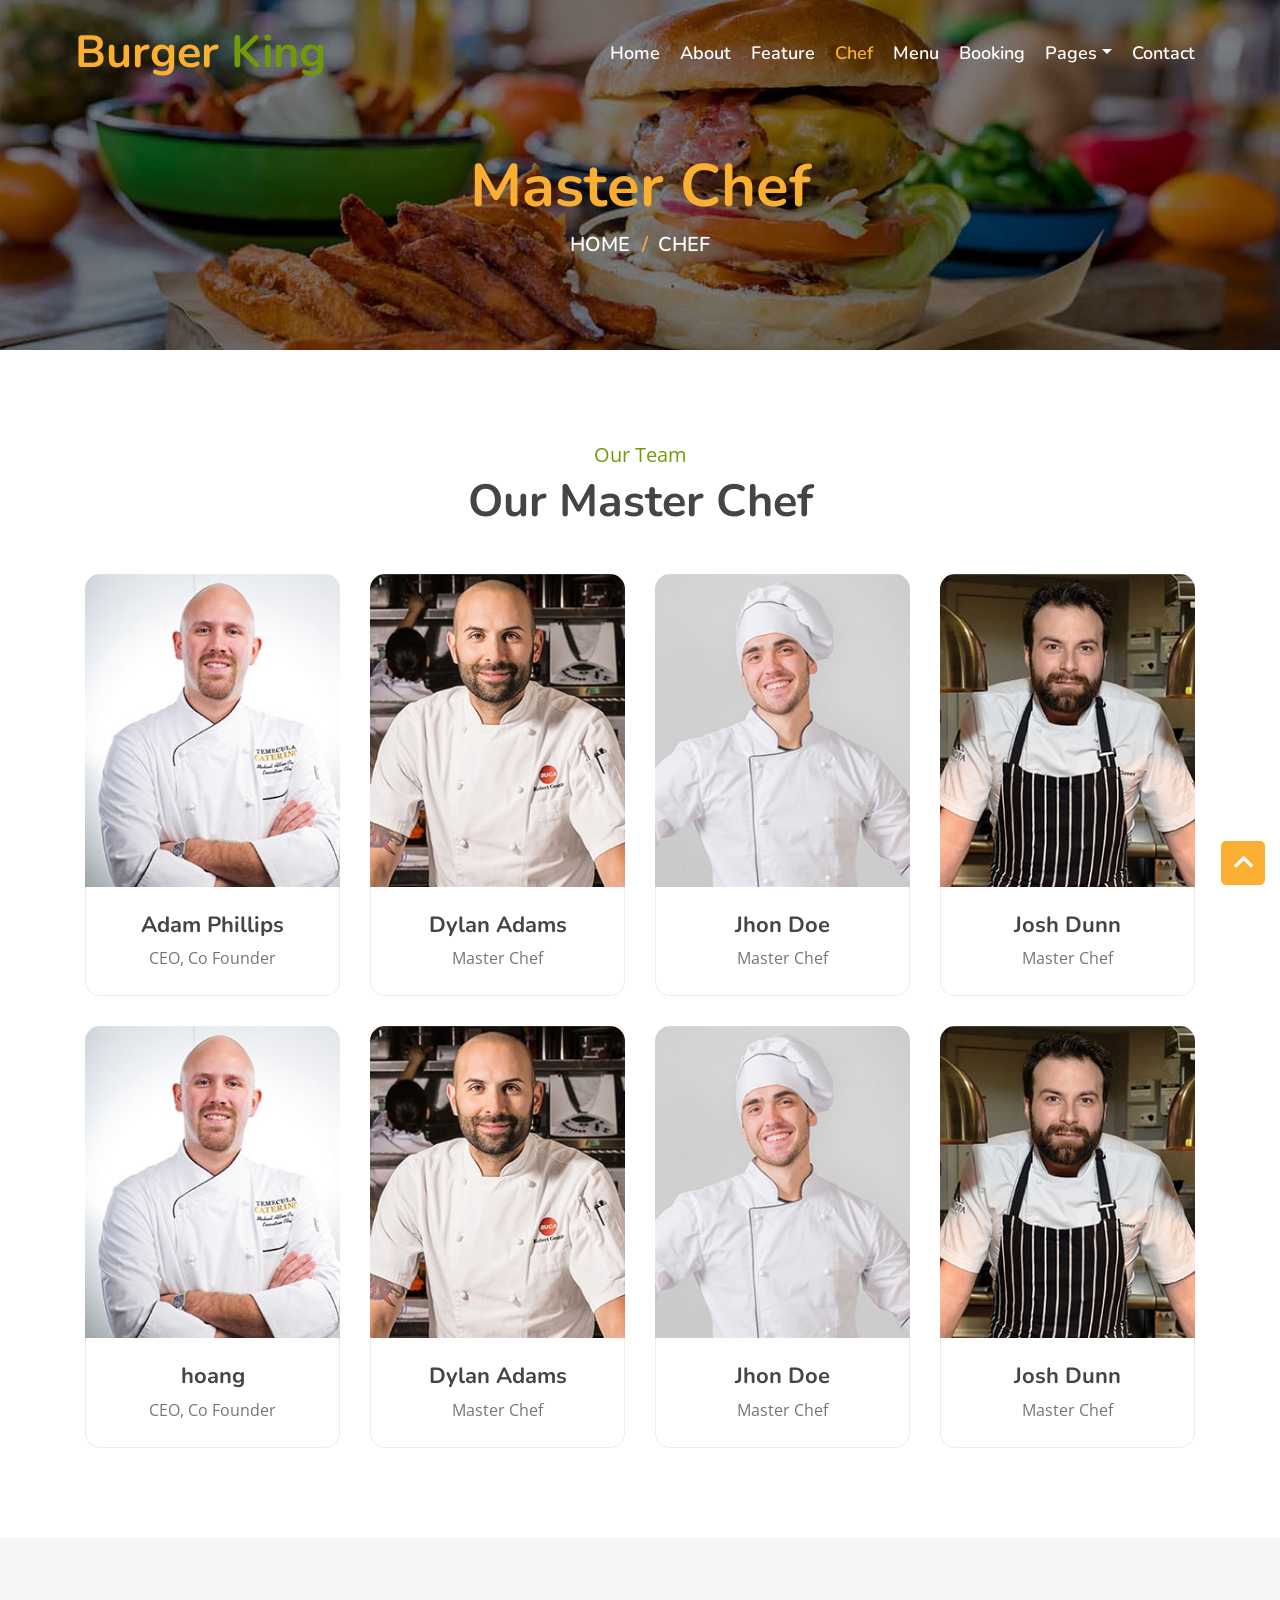
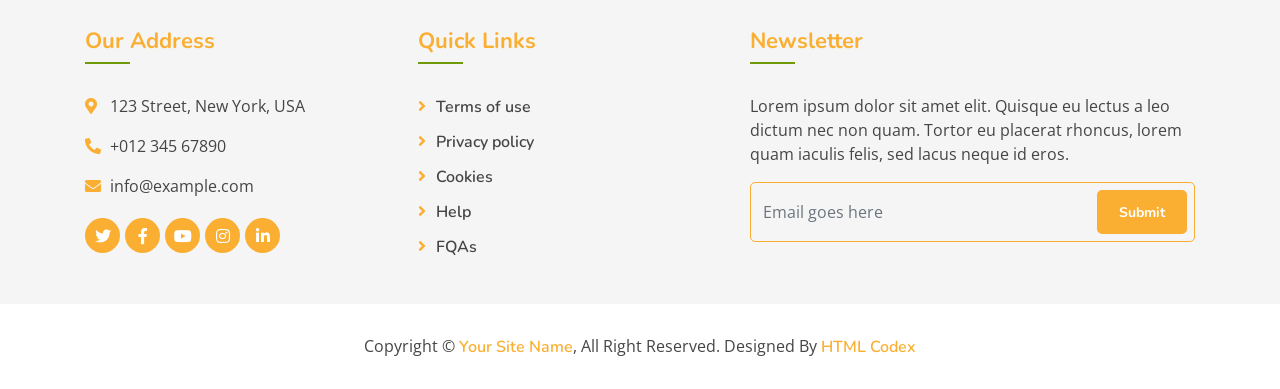
==== commit de0fd142: "Update team.html" ====
--- a/1thwebt2k4/userpage/team.html
+++ b/1thwebt2k4/userpage/team.html
@@ -162,7 +162,7 @@
                                 </div>
                             </div>
                             <div class="team-text">
-                                <h2>Adam Phillips</h2>
+                                <h2>hoang </h2>
                                 <p>CEO, Co Founder</p>
                             </div>
                         </div>
